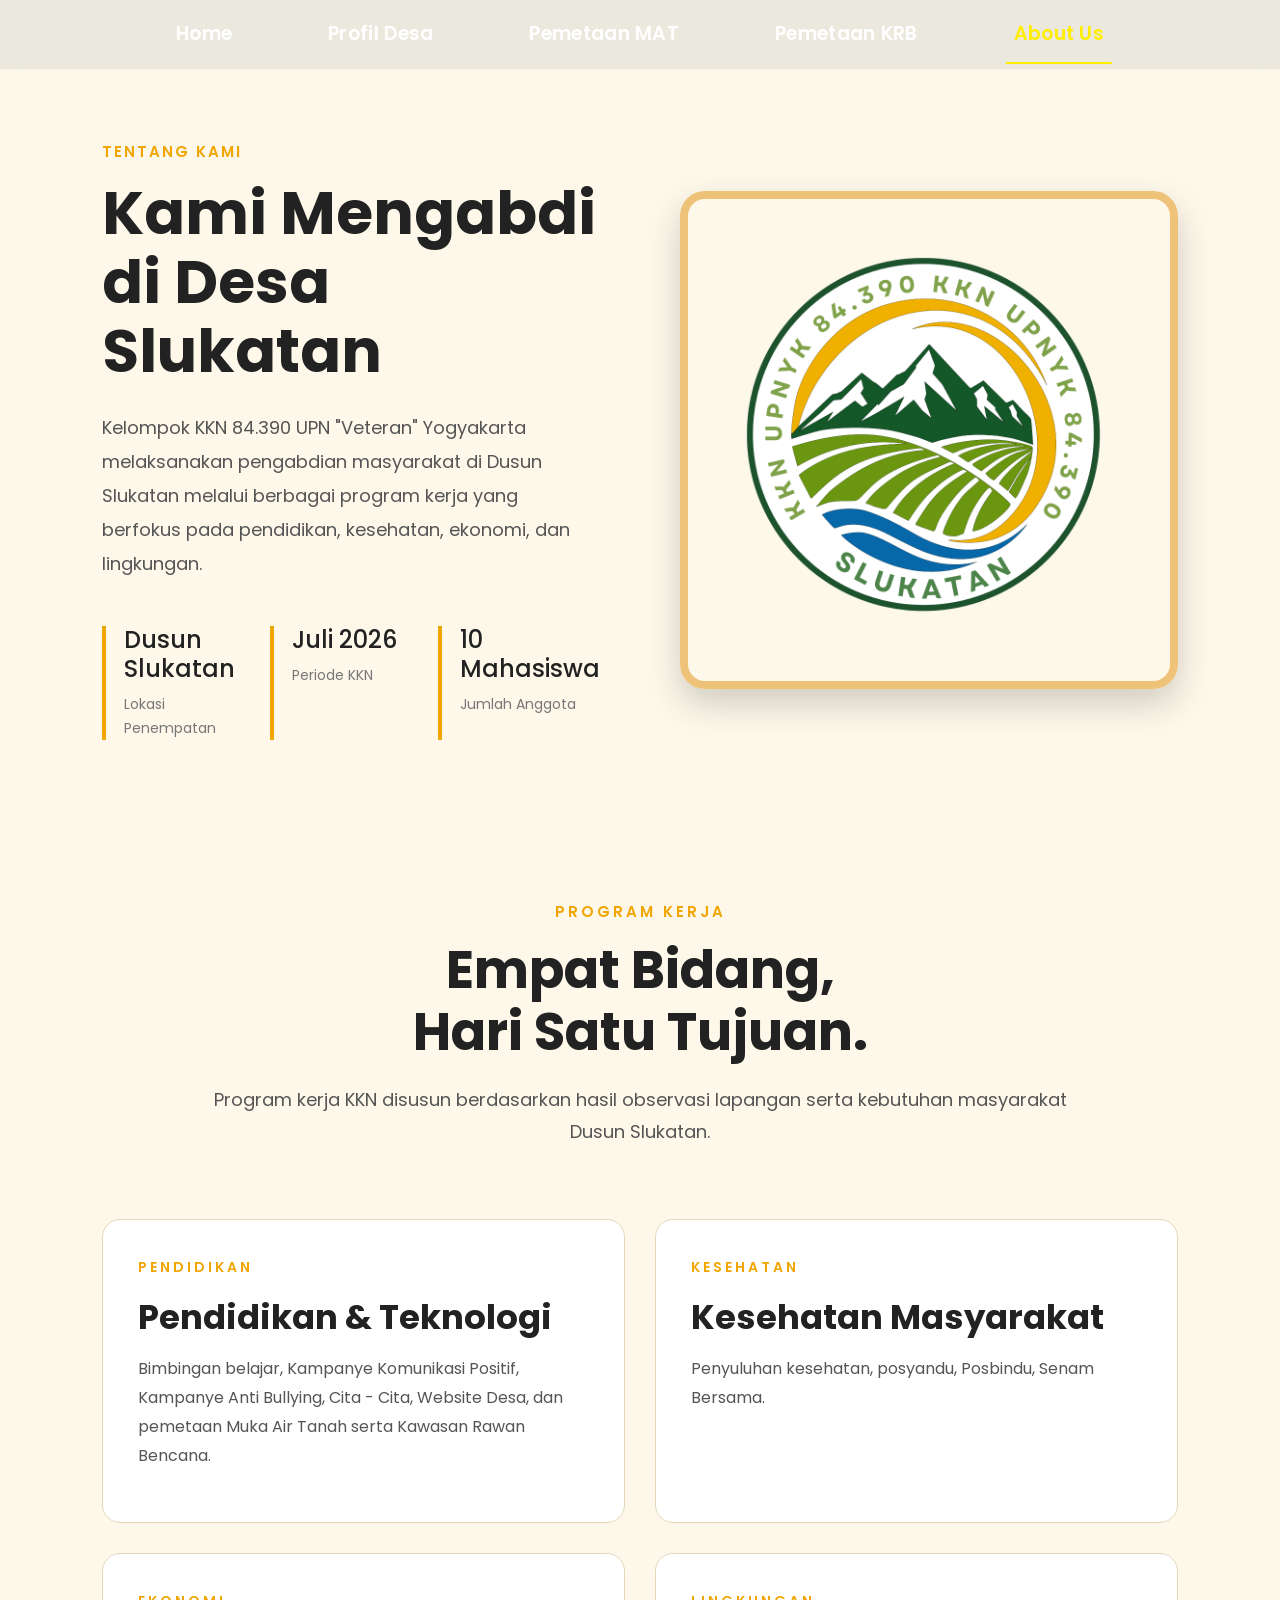
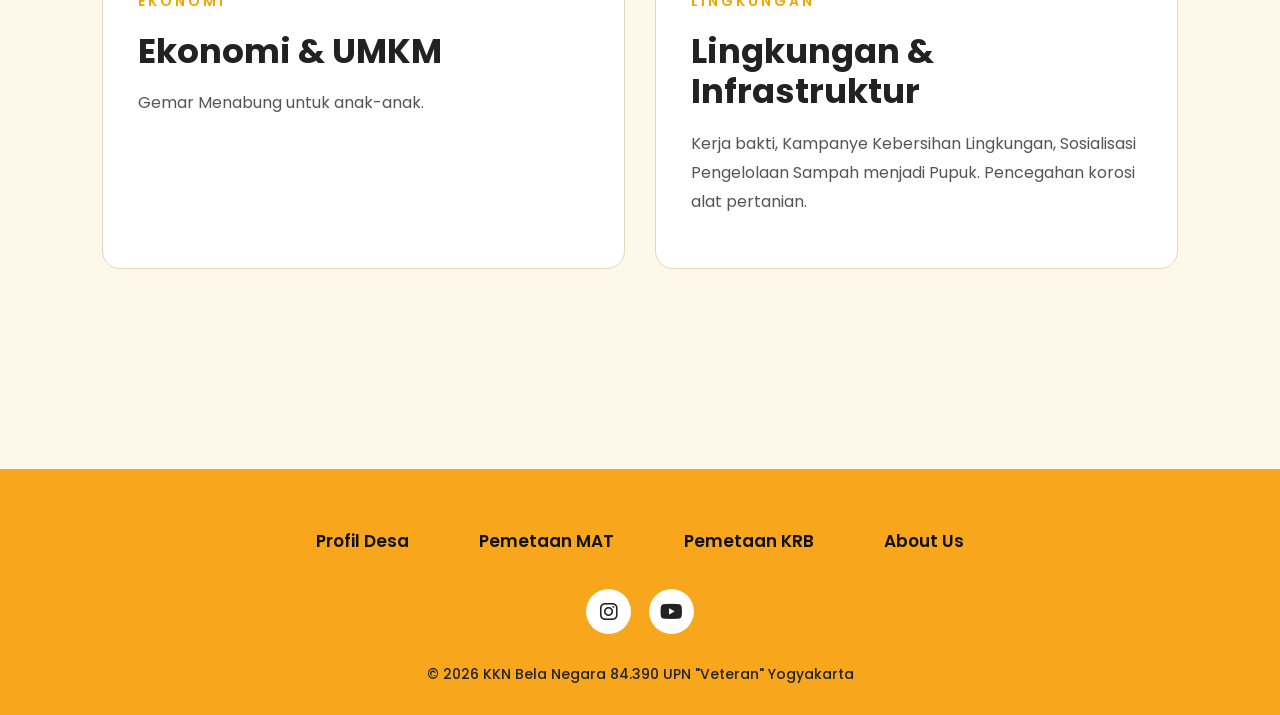
==== about.html @ f86915c8 "Migrasi kode program dari PHP ke HTML statis untuk Netlify" ====
<!DOCTYPE html>
<html lang="id">

<head>
    <meta charset="UTF-8">
    <meta name="viewport" content="width=device-width, initial-scale=1.0">
    <title>Website Desa Slukatan - About Us</title>

    <!-- Bootstrap -->
    <link href="https://cdn.jsdelivr.net/npm/bootstrap@5.3.3/dist/css/bootstrap.min.css" rel="stylesheet">

    <!-- Font Poppins -->
    <link href="https://fonts.googleapis.com/css2?family=Poppins:wght@300;400;500;600;700&display=swap" rel="stylesheet">

    <!-- Font Awesome -->
    <link rel="stylesheet" href="https://cdnjs.cloudflare.com/ajax/libs/font-awesome/6.6.0/css/all.min.css">

    <!-- CSS -->
    <link rel="stylesheet" href="assets/css/style.css">
    <link rel="stylesheet" href="assets/css/navbar.css">
    <link rel="stylesheet" href="assets/css/about.css">
    <link rel="stylesheet" href="assets/css/footer.css">
</head>

<body>

    <!-- ================= NAVBAR ================= -->
    <nav class="navbar navbar-expand-lg fixed-top">
        <div class="container">
            <button class="navbar-toggler" type="button" data-bs-toggle="collapse" data-bs-target="#navbarMenu">
                <span class="navbar-toggler-icon"></span>
            </button>

            <div class="collapse navbar-collapse justify-content-center" id="navbarMenu">
                <ul class="navbar-nav">
                    <li class="nav-item">
                        <a class="nav-link" href="index.html">Home</a>
                    </li>
                    <li class="nav-item">
                        <a class="nav-link" href="profil.html">Profil Desa</a>
                    </li>
                    <li class="nav-item">
                        <a class="nav-link" href="pemetaan-mat.html">Pemetaan MAT</a>
                    </li>
                    <li class="nav-item">
                        <a class="nav-link" href="pemetaan-krb.html">Pemetaan KRB</a>
                    </li>
                    <li class="nav-item">
                        <!-- Menambahkan class 'active' secara manual karena ini halaman about -->
                        <a class="nav-link active" href="about.html">About Us</a>
                    </li>
                </ul>
            </div>
        </div>
    </nav>

    <!-- ================= HERO ABOUT ================= -->
    <section class="about-hero">
        <div class="about-overlay"></div>
        <div class="about-container">
            <div class="about-left">
                <span class="sub-title">Tentang Kami</span>
                <h1>
                    Kami Mengabdi
                    <br>
                    di Desa Slukatan
                </h1>
                <p>
                    Kelompok KKN 84.390 UPN "Veteran" Yogyakarta
                    melaksanakan pengabdian masyarakat di Dusun
                    Slukatan melalui berbagai program kerja yang
                    berfokus pada pendidikan, kesehatan,
                    ekonomi, dan lingkungan.
                </p>

                <div class="about-info">
                    <div class="info-box">
                        <h3>Dusun Slukatan</h3>
                        <span>Lokasi Penempatan</span>
                    </div>
                    <div class="info-box">
                        <h3>Juli 2026</h3>
                        <span>Periode KKN</span>
                    </div>
                    <div class="info-box">
                        <h3>10 Mahasiswa</h3>
                        <span>Jumlah Anggota</span>
                    </div>
                </div>
            </div>

            <div class="about-right">
                <img src="assets/img/kkn2.png" alt="KKN Bela Negara 84.390">
            </div>
        </div>
    </section>

    <!-- ================= PROGRAM KERJA ================= -->
    <section class="program">
        <div class="section-header">
            <span>PROGRAM KERJA</span>
            <h2>
                Empat Bidang,
                <br>
                Hari Satu Tujuan.
            </h2>
            <p>
                Program kerja KKN disusun berdasarkan hasil
                observasi lapangan serta kebutuhan masyarakat
                Dusun Slukatan.
            </p>
        </div>

        <div class="program-grid">
            <div class="program-card">
                <span>PENDIDIKAN</span>
                <h3>Pendidikan & Teknologi</h3>
                <p>
                    Bimbingan belajar, Kampanye Komunikasi Positif, Kampanye Anti Bullying, Cita - Cita, Website Desa, dan 
                    pemetaan Muka Air Tanah serta Kawasan Rawan Bencana.
                </p>
            </div>

            <div class="program-card">
                <span>KESEHATAN</span>
                <h3>Kesehatan Masyarakat</h3>
                <p>
                    Penyuluhan kesehatan, posyandu, Posbindu, Senam Bersama.
                </p>
            </div>

            <div class="program-card">
                <span>EKONOMI</span>
                <h3>Ekonomi & UMKM</h3>
                <p>
                    Gemar Menabung untuk anak-anak.
                </p>
            </div>

            <div class="program-card">
                <span>LINGKUNGAN</span>
                <h3>Lingkungan & Infrastruktur</h3>
                <p>
                    Kerja bakti, Kampanye Kebersihan Lingkungan, Sosialisasi Pengelolaan Sampah menjadi Pupuk. 
                    Pencegahan korosi alat pertanian.
                </p>
            </div>
        </div>
    </section>

    <!-- ================= FOOTER ================= -->
    <footer class="footer">
        <div class="footer-container">
            <div class="footer-menu">
                <a href="profil.html">Profil Desa</a>
                <a href="pemetaan-mat.html">Pemetaan MAT</a>
                <a href="pemetaan-krb.html">Pemetaan KRB</a>
                <a href="about.html">About Us</a>
            </div>

            <div class="footer-social">
                <a href="https://www.instagram.com/gema_slukatan?igsh=MTFreDU4djh2c2pqaA%3D%3D&utm_source=qr" target="_blank">
                    <i class="fab fa-instagram"></i>
                </a>
                <a href="https://www.youtube.com/channel/UCSCnDuBpf0LPVZ2UuKND70A" target="_blank">
                    <i class="fab fa-youtube"></i>
                </a>
            </div>

            <div class="footer-copy">
                © 2026 KKN Bela Negara 84.390 UPN "Veteran" Yogyakarta
            </div>
        </div>
    </footer>

    <!-- Javascript -->
    <script src="https://cdn.jsdelivr.net/npm/bootstrap@5.3.3/dist/js/bootstrap.bundle.min.js"></script>
    <script src="assets/js/script.js"></script>
</body>

</html>
---- assets/css/style.css ----
/* ===========================================
   GLOBAL
=========================================== */

*{
    margin: 0;
    padding: 0;
    box-sizing: border-box;
    font-family: 'Poppins', sans-serif;
}

html{
    scroll-behavior: smooth;
}

body{
    background: #fdf8ea;
    overflow-x: hidden;
}






/* ===========================================
   HERO
=========================================== */

.hero{
    width: 100%;
    height: 100vh;
    background: url("../img/home.jpg") center center/cover no-repeat;
    position: relative;
    display: flex;
    align-items: center;
}

.overlay{
    position: absolute;
    width: 100%;
    height: 100%;
    background: rgba(0,0,0,.45);
}

.hero-content{
    position: relative;
    color: white;
    max-width: 650px;
    margin-left: 80px;
    z-index: 2;
}

.hero-content h1{
    font-size: 56px;
    font-weight: 700;
    margin-bottom: 20px;
}

.hero-content p{
    font-size: 18px;
    line-height: 1.8;
}


/* ===========================================
   BUTTON HERO
=========================================== */

.btn-hero{
    display: inline-block;
    margin-top: 30px;
    padding: 14px 35px;
    background: #ff9800;
    color: white;
    text-decoration: none;
    border-radius: 50px;
    font-weight: 600;
    transition: .3s;
}

.btn-hero:hover{
    background: #ff6b00;
    transform: translateY(-3px);
}


/* ===========================================
   RESPONSIVE
=========================================== */

@media (max-width:992px){

    .navbar-nav{
        gap: 10px;
        text-align: center;
        background: rgba(0,0,0,.75);
        padding: 20px;
        border-radius: 10px;
    }

    .hero-content{
        margin-left: 30px;
        margin-right: 30px;
    }

    .hero-content h1{
        font-size: 40px;
    }

    .hero-content p{
        font-size: 16px;
    }

}

@media (max-width:576px){

    .hero-content h1{
        font-size: 32px;
    }

    .hero-content p{
        font-size: 15px;
    }

}


/* ===================================
   QUICK MENU
=================================== */

.quick-menu{

    position: relative;

    margin-top: -80px;

    z-index: 20;

}

.menu-container{

    width: 90%;

    max-width: 1200px;

    margin: auto;

    display: flex;

    justify-content: center;

    gap: 90px;

    flex-wrap: wrap;

}

.menu-card{

    width: 180px;

    height: 180px;

    background: #F7A620;

    border-radius: 18px;

    display: flex;

    flex-direction: column;

    justify-content: center;

    align-items: center;

    text-decoration: none;

    color: white;

    box-shadow: 0 15px 35px rgba(0,0,0,.18);

    transition: .35s;

}

.menu-card:hover{

    transform: translateY(-12px) scale(1.05);

    box-shadow: 0 25px 45px rgba(0,0,0,.3);

    background: #ffb733;

}

.icon-box{

    width: 90px;

    height: 90px;

    display: flex;

    justify-content: center;

    align-items: center;

}

.icon-box img{

    width: 80px;

    transition: .4s;

}

.menu-card:hover img{

    transform: scale(1.15) rotate(5deg);

}

.menu-card h3{

    margin-top: 12px;

    text-align: center;

    font-size: 15px;

    font-weight: 600;

}

/* ======================================
        POTENSI DESA
====================================== */

.potensi{
    padding:80px 20px;
    background:#FDF8EA;
}

.section-title{
    text-align:center;
    margin-bottom:50px;
}

.section-title h2{
    font-size:40px;
    font-weight:700;
    color:#111;
    margin-bottom:15px;
}

.section-title p{
    max-width:700px;
    width:90%;
    margin:auto;
    color:#555;
    font-size:17px;
    line-height:1.8;
}

/* ========================= */

.potensi-wrapper{
    display:flex;
    justify-content:center;
    align-items:stretch;
    gap:35px;
    flex-wrap:wrap;
}

/* ========================= */

.potensi-card{
    width:100%;
    max-width:320px;
    background:#EBFF5E;
    border-radius:22px;
    overflow:hidden;
    box-shadow:0 10px 30px rgba(0,0,0,.12);
    transition:.35s ease;
    cursor:pointer;
}

.potensi-card:hover{
    transform:translateY(-10px);
    box-shadow:0 18px 35px rgba(0,0,0,.18);
}

.potensi-image{
    width:100%;
    overflow:hidden;
}

.potensi-image img{
    width:100%;
    height:230px;
    object-fit:cover;
    display:block;
    transition:.5s;
}

.potensi-card:hover img{
    transform:scale(1.08);
}

/* ========================= */

.potensi-content{
    padding:22px;
    text-align:center;
}

.potensi-content h3{
    font-size:26px;
    font-weight:600;
    margin-bottom:12px;
    color:#111;
}

.potensi-content p{
    font-size:15px;
    color:#444;
    line-height:1.6;
}

.potensi-content i{
    color:#000;
    margin-right:6px;
}

/* ========================= */

.btn-center{
    text-align:center;
    margin-top:50px;
}

.btn-view{
    display:inline-block;
    padding:15px 50px;
    border-radius:50px;
    background:linear-gradient(90deg,#ff6b00,#ff2d20);
    color:#fff;
    text-decoration:none;
    font-size:24px;
    font-weight:600;
    transition:.3s;
}

.btn-view:hover{
    color:#fff;
    transform:translateY(-4px);
    box-shadow:0 10px 25px rgba(255,90,0,.35);
}
---- assets/css/navbar.css ----
/* ==========================================
                NAVBAR
========================================== */

.navbar{

    position: fixed;
    top: 0;
    left: 0;

    width: 100%;
    height: 70px;

    display: flex;
    align-items: center;

    background: rgba(190,190,190,.28);

    backdrop-filter: blur(12px);
    -webkit-backdrop-filter: blur(12px);

    border-bottom: 1px solid rgba(255,255,255,.35);

    z-index: 999;

    transition: .4s ease;

}

/* ========================= */

.navbar .container{

    max-width: 1300px;
    width: 100%;
    margin: auto;

}

/* ========================= */

.navbar-nav{

    display: flex;
    align-items: center;
    justify-content: center;

    width: 100%;

    gap: 80px;

}

/* ========================= */

.nav-item{

    list-style: none;

}

/* ========================= */

.nav-link{

    color: #fff !important;

    text-decoration: none;

    font-size: 19px;

    font-weight: 600;

    letter-spacing: .3px;

    transition: .3s;

    position: relative;

}

/* Garis bawah */

.nav-link::after{

    content: "";

    position: absolute;

    left: 50%;

    bottom: -7px;

    width: 0;

    height: 2px;

    background: #ffee00;

    transform: translateX(-50%);

    transition: .3s;

}

.nav-link:hover{

    color: #ffee00 !important;

}

.nav-link:hover::after{

    width: 100%;

}

/* Menu aktif */

.nav-link.active{

    color: #ffee00 !important;

}

.nav-link.active::after{

    width: 100%;

}

/* ========================= */
/* HAMBURGER */
/* ========================= */

.navbar-toggler{

    border: none;

    outline: none;

}

.navbar-toggler:focus{

    box-shadow: none;

}

/* ========================= */
/* SAAT DISCROLL */
/* ========================= */

.navbar.scrolled{

    background: rgba(30,30,30,.85);

    box-shadow: 0 8px 20px rgba(0,0,0,.15);

}
---- assets/css/about.css ----
/* ==========================================
            GLOBAL
========================================== */

*{
    margin:0;
    padding:0;
    box-sizing:border-box;
    font-family:'Poppins',sans-serif;
}

body{
    background:#fdf8ea;
    color:#222;
}

/* ==========================================
            HERO
========================================== */

.about-hero{

    padding:140px 8% 80px;

    background:#fdf8ea;

}

.about-container{

    max-width:1300px;

    margin:auto;

    display:flex;

    justify-content:space-between;

    align-items:center;

    gap:80px;

    flex-wrap:wrap;

}

/* ================= LEFT ================= */

.about-left{

    flex:1;

    min-width:350px;

}

.sub-title{

    display:inline-block;

    color:#f0a500;

    font-size:15px;

    font-weight:600;

    letter-spacing:2px;

    text-transform:uppercase;

    margin-bottom:15px;

}

.about-left h1{

    font-size:60px;

    line-height:1.15;

    font-weight:700;

    margin-bottom:25px;

}

.about-left p{

    color:#555;

    font-size:18px;

    line-height:1.9;

    margin-bottom:45px;

}

/* ================= INFO ================= */

.about-info{

    display:grid;

    grid-template-columns:repeat(3,1fr);

    gap:20px;

}

.info-box{

    border-left:4px solid #f0a500;

    padding-left:18px;

}

.info-box h3{

    font-size:24px;

    margin-bottom:8px;

}

.info-box span{

    color:#777;

    font-size:14px;

}

/* ================= RIGHT ================= */

.about-right{

    flex:1;

    display:flex;

    justify-content:center;

}

.about-right img{

    width:100%;

    max-width:500px;

    border-radius:25px;

    border:8px solid #efc27a;

    box-shadow:0 15px 35px rgba(0,0,0,.18);

    transition:.4s;

}

.about-right img:hover{

    transform:translateY(-10px);

}

/* ==========================================
        PROGRAM KERJA
========================================== */

.program{

    padding:80px 8% 120px;

    background:#fdf8ea;

}

.section-header{

    max-width:900px;

    margin:auto;

    text-align:center;

    margin-bottom:70px;

}

.section-header span{

    color:#f0a500;

    font-size:15px;

    font-weight:600;

    letter-spacing:3px;

}

.section-header h2{

    margin-top:15px;

    font-size:52px;

    font-weight:700;

    margin-bottom:20px;

}

.section-header p{

    color:#555;

    font-size:18px;

    line-height:1.8;

}

/* ==========================================
        GRID
========================================== */

.program-grid{

    max-width:1300px;

    margin:auto;

    display:grid;

    grid-template-columns:repeat(2,1fr);

    gap:30px;

}

/* ==========================================
        CARD
========================================== */

.program-card{

    background:white;

    border:1px solid #e5d7ba;

    border-radius:18px;

    padding:35px;

    transition:.35s;

}

.program-card:hover{

    transform:translateY(-8px);

    box-shadow:0 15px 35px rgba(0,0,0,.12);

}

.program-card span{

    color:#f0a500;

    font-size:14px;

    letter-spacing:3px;

    font-weight:600;

}

.program-card h3{

    margin:18px 0;

    font-size:34px;

    font-weight:700;

}

.program-card p{

    color:#555;

    line-height:1.8;

}

/* ==========================================
        RESPONSIVE
========================================== */

@media(max-width:992px){

.about-container{

    flex-direction:column;

    text-align:center;

}

.about-info{

    grid-template-columns:1fr;

}

.info-box{

    border-left:none;

    border-top:4px solid #f0a500;

    padding-top:15px;

    padding-left:0;

}

.program-grid{

    grid-template-columns:1fr;

}

.about-left h1{

    font-size:42px;

}

.section-header h2{

    font-size:38px;

}

.program-card h3{

    font-size:28px;

}

}

@media(max-width:576px){

.about-left h1{

    font-size:34px;

}

.about-left p{

    font-size:16px;

}

.section-header h2{

    font-size:30px;

}

.program-card{

    padding:25px;

}

}
---- assets/css/footer.css ----
/* ==========================================
                FOOTER
========================================== */

.footer{
    width: 100%;
    background: #F8A61B;
    padding: 60px 20px 30px;
    margin-top: 80px;
}

.footer-container{
    max-width: 1200px;
    margin: auto;
}

/* ================= MENU ================= */

.footer-menu{
    display: flex;
    justify-content: center;
    align-items: center;
    gap: 70px;
    flex-wrap: wrap;
    margin-bottom: 35px;
}

.footer-menu a{
    text-decoration: none;
    color: #111;
    font-size: 17px;
    font-weight: 600;
    transition: .3s;
    position: relative;
}

.footer-menu a::after{
    content: "";
    position: absolute;
    left: 0;
    bottom: -6px;
    width: 0;
    height: 2px;
    background: white;
    transition: .3s;
}

.footer-menu a:hover{
    color: white;
}

.footer-menu a:hover::after{
    width: 100%;
}

/* ================= SOSIAL MEDIA ================= */

.footer-social{
    display: flex;
    justify-content: center;
    gap: 18px;
    margin-bottom: 30px;
}

.footer-social a{
    width: 45px;
    height: 45px;
    border-radius: 50%;
    background: white;
    color: #222;
    display: flex;
    justify-content: center;
    align-items: center;
    font-size: 20px;
    text-decoration: none;
    transition: .3s;
}

.footer-social a:hover{
    background: #222;
    color: white;
    transform: translateY(-5px);
}

/* ================= COPYRIGHT ================= */

.footer-copy{
    text-align: center;
    font-size: 14px;
    color: #222;
    font-weight: 500;
}

/* ================= RESPONSIVE ================= */

@media(max-width:768px){

    .footer{
        padding: 45px 15px 25px;
    }

    .footer-menu{
        flex-direction: column;
        gap: 18px;
    }

    .footer-menu a{
        font-size: 16px;
    }

    .footer-social a{
        width: 40px;
        height: 40px;
        font-size: 18px;
    }

    .footer-copy{
        font-size: 12px;
    }

}
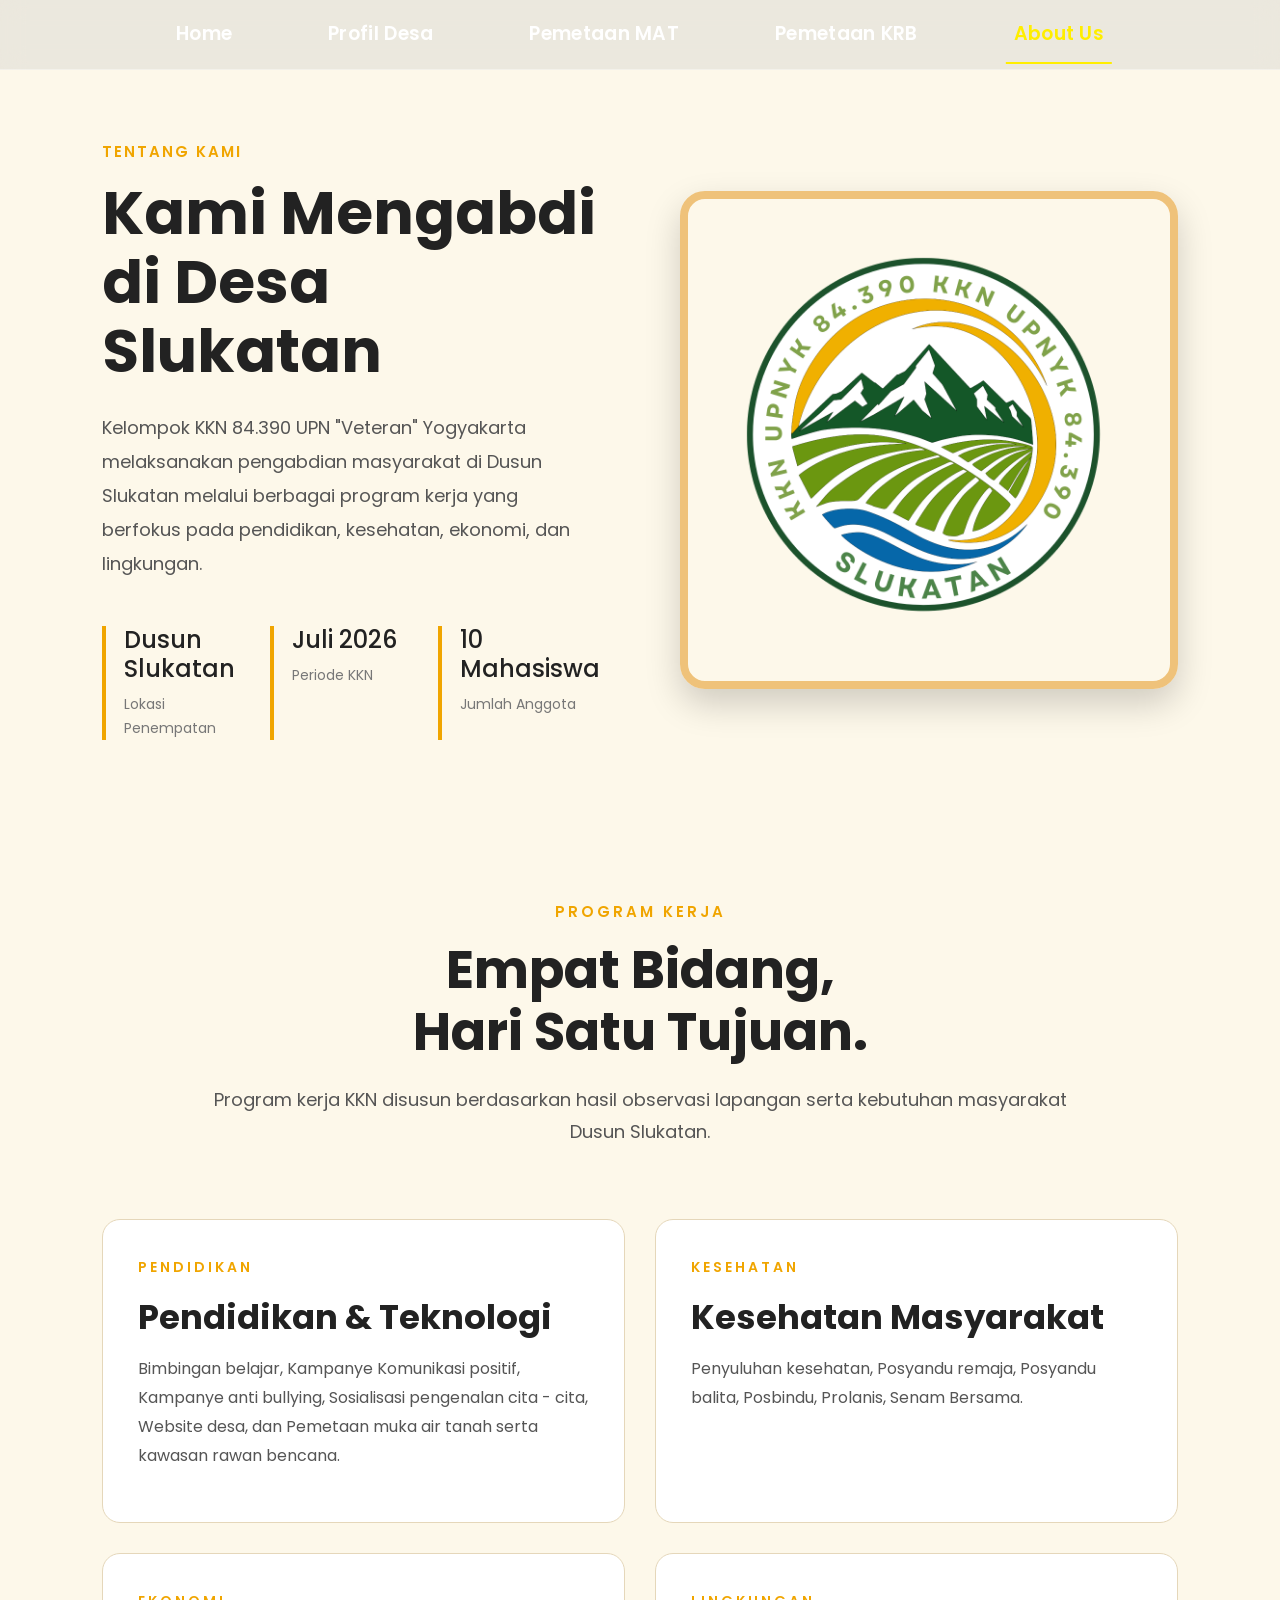
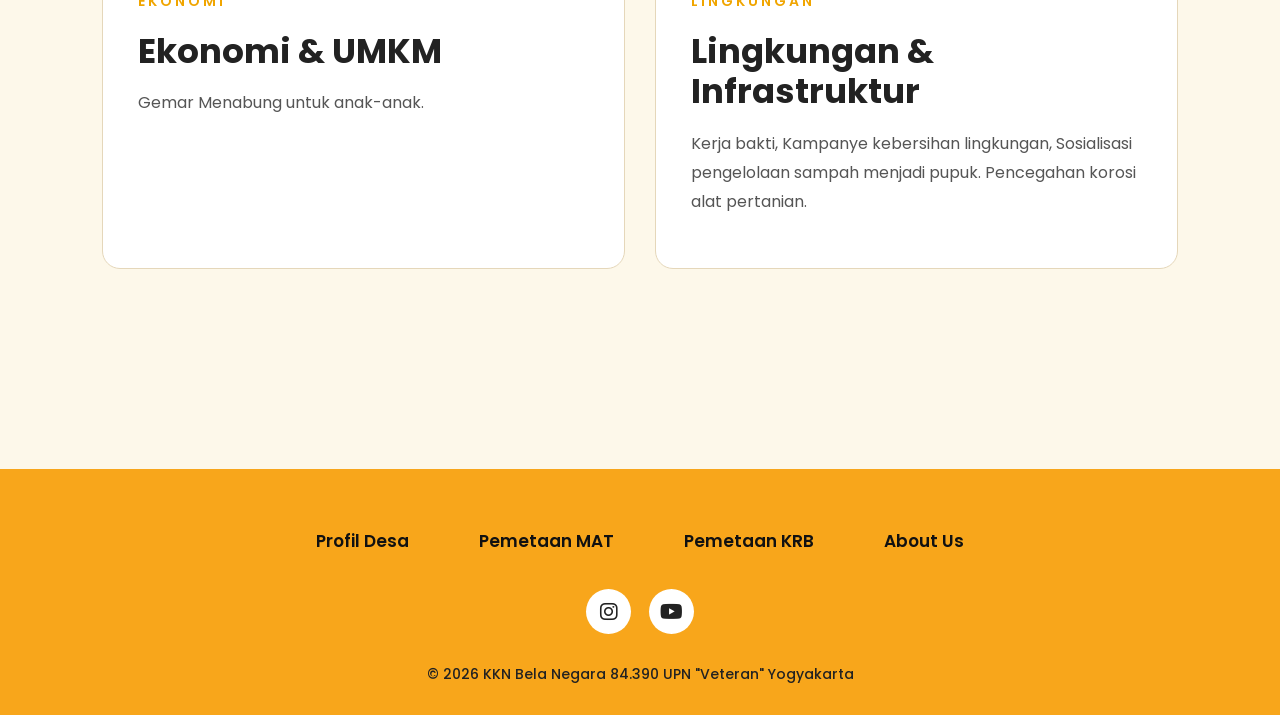
==== commit da52af19: "perbaiki kata kata" ====
--- a/about.html
+++ b/about.html
@@ -116,8 +116,8 @@
                 <span>PENDIDIKAN</span>
                 <h3>Pendidikan & Teknologi</h3>
                 <p>
-                    Bimbingan belajar, Kampanye Komunikasi Positif, Kampanye Anti Bullying, Cita - Cita, Website Desa, dan 
-                    pemetaan Muka Air Tanah serta Kawasan Rawan Bencana.
+                    Bimbingan belajar, Kampanye Komunikasi positif, Kampanye anti bullying, Sosialisasi pengenalan cita - cita, Website desa, dan 
+                    Pemetaan muka air tanah serta kawasan rawan bencana.
                 </p>
             </div>
 
@@ -125,7 +125,7 @@
                 <span>KESEHATAN</span>
                 <h3>Kesehatan Masyarakat</h3>
                 <p>
-                    Penyuluhan kesehatan, posyandu, Posbindu, Senam Bersama.
+                    Penyuluhan kesehatan, Posyandu remaja, Posyandu balita, Posbindu, Prolanis, Senam Bersama.
                 </p>
             </div>
 
@@ -141,7 +141,7 @@
                 <span>LINGKUNGAN</span>
                 <h3>Lingkungan & Infrastruktur</h3>
                 <p>
-                    Kerja bakti, Kampanye Kebersihan Lingkungan, Sosialisasi Pengelolaan Sampah menjadi Pupuk. 
+                    Kerja bakti, Kampanye kebersihan lingkungan, Sosialisasi pengelolaan sampah menjadi pupuk. 
                     Pencegahan korosi alat pertanian.
                 </p>
             </div>
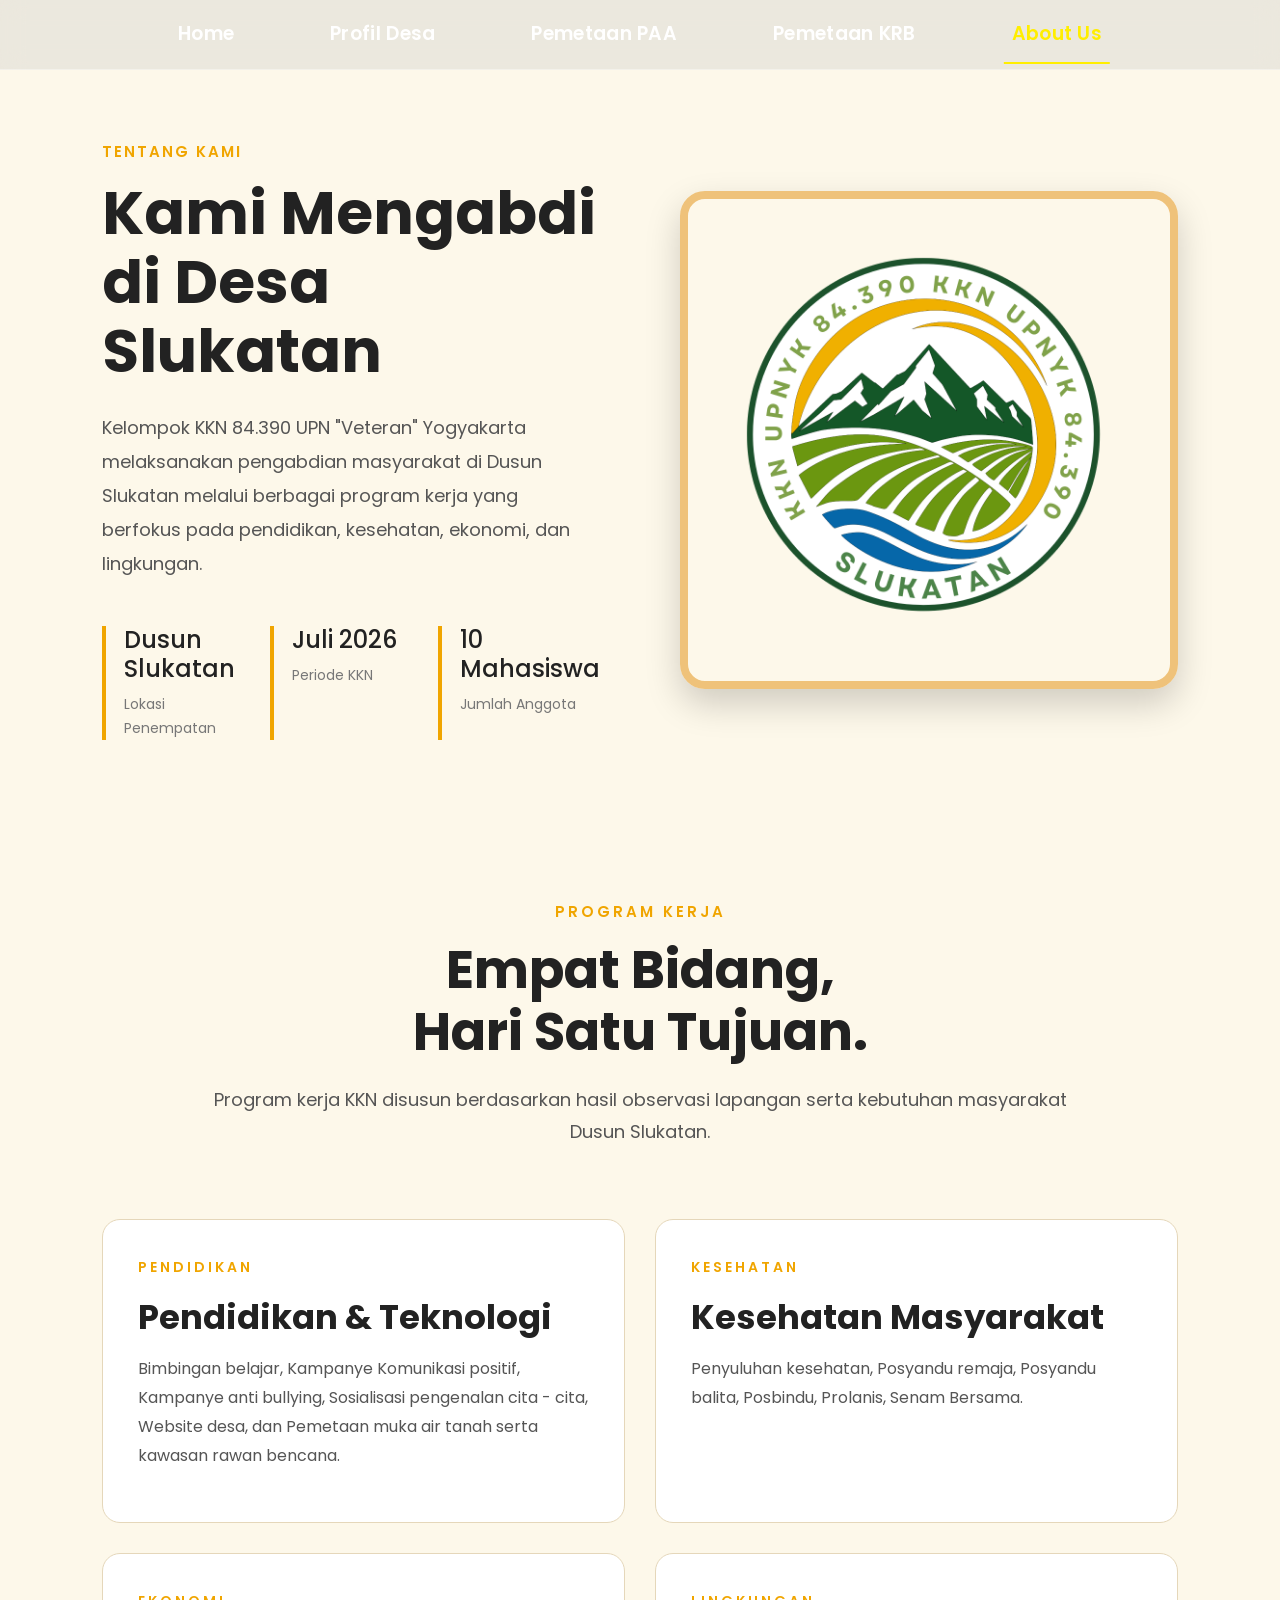
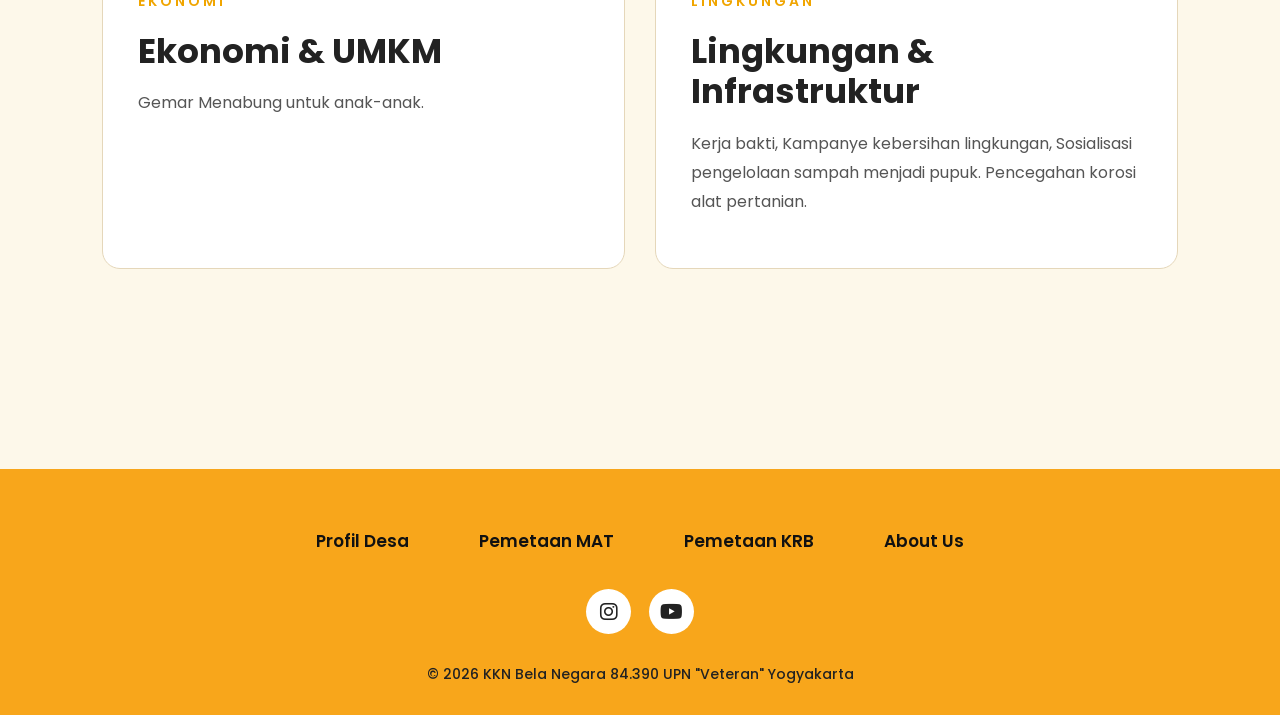
==== commit 3458bda7: "Memperbaiki tampilan CSS dan perbaikan responsif peta MAT" ====
--- a/about.html
+++ b/about.html
@@ -40,7 +40,7 @@
                         <a class="nav-link" href="profil.html">Profil Desa</a>
                     </li>
                     <li class="nav-item">
-                        <a class="nav-link" href="pemetaan-mat.html">Pemetaan MAT</a>
+                        <a class="nav-link" href="pemetaan-mat.html">Pemetaan PAA</a>
                     </li>
                     <li class="nav-item">
                         <a class="nav-link" href="pemetaan-krb.html">Pemetaan KRB</a>
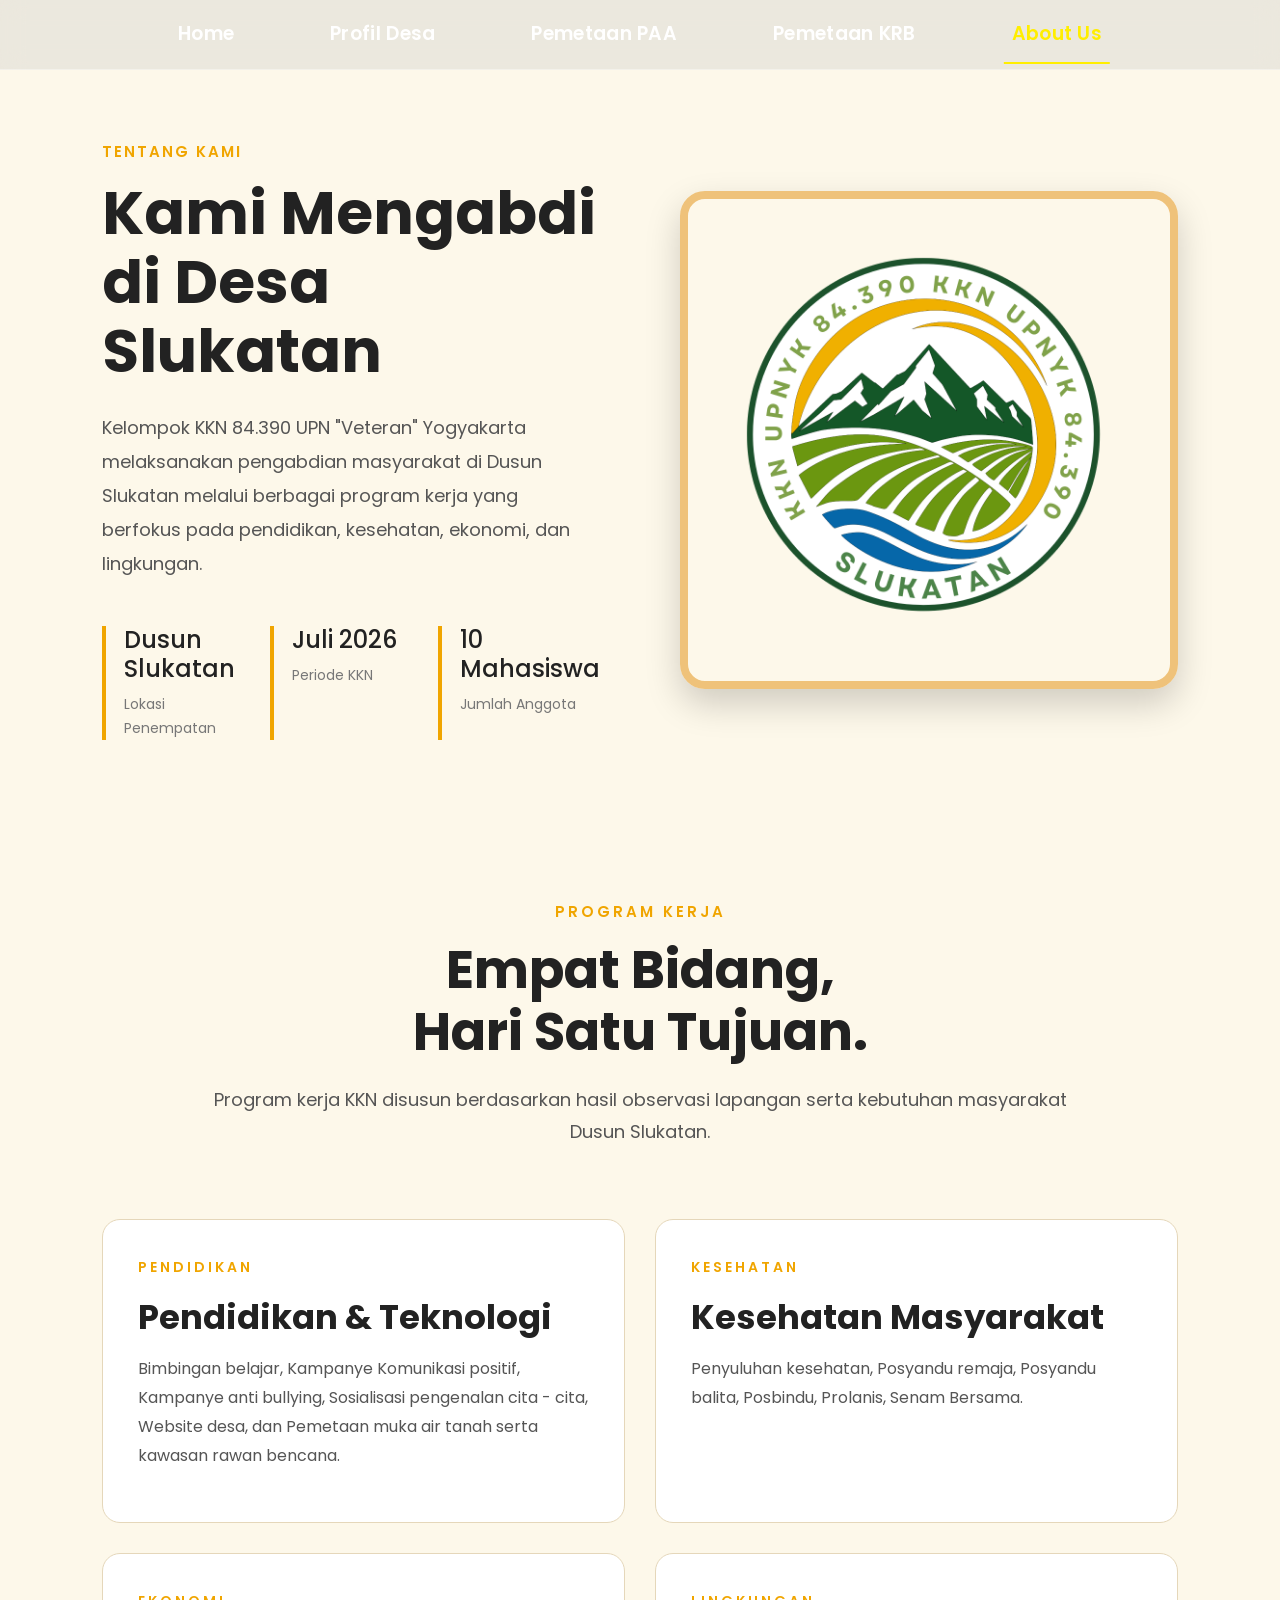
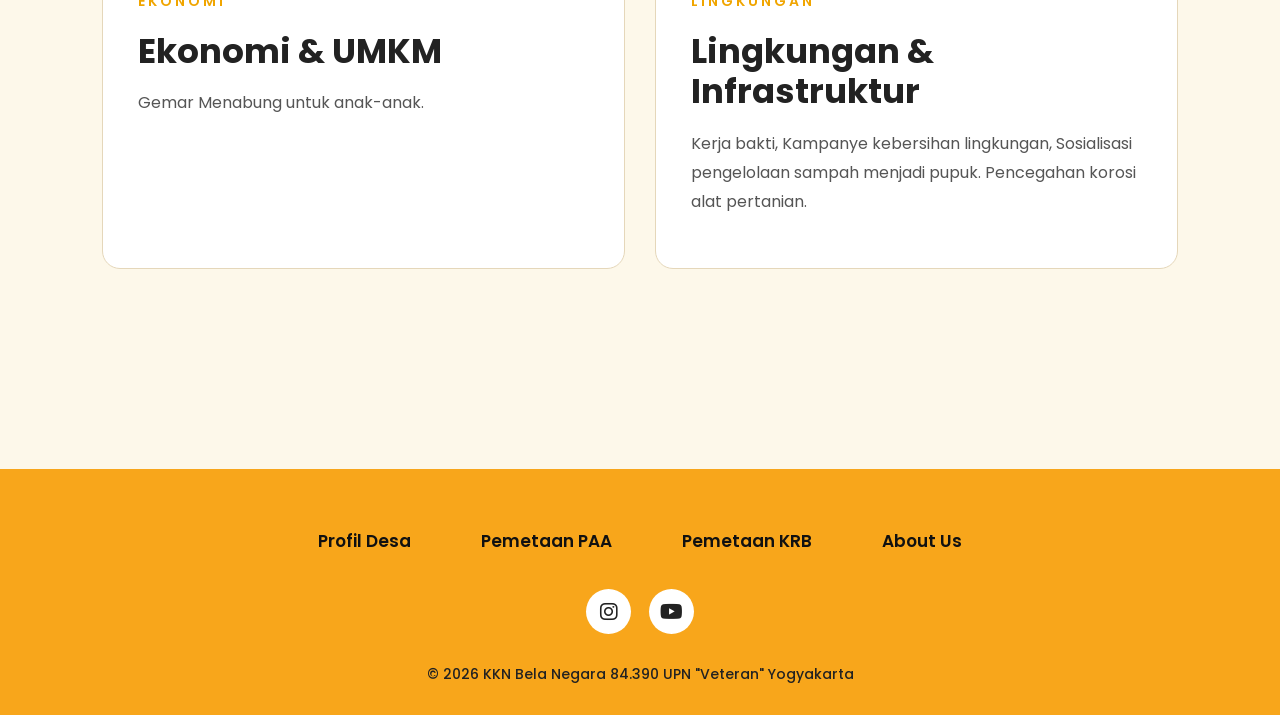
==== commit 437ada70: "merubah footer" ====
--- a/about.html
+++ b/about.html
@@ -153,7 +153,7 @@
         <div class="footer-container">
             <div class="footer-menu">
                 <a href="profil.html">Profil Desa</a>
-                <a href="pemetaan-mat.html">Pemetaan MAT</a>
+                <a href="pemetaan-mat.html">Pemetaan PAA</a>
                 <a href="pemetaan-krb.html">Pemetaan KRB</a>
                 <a href="about.html">About Us</a>
             </div>
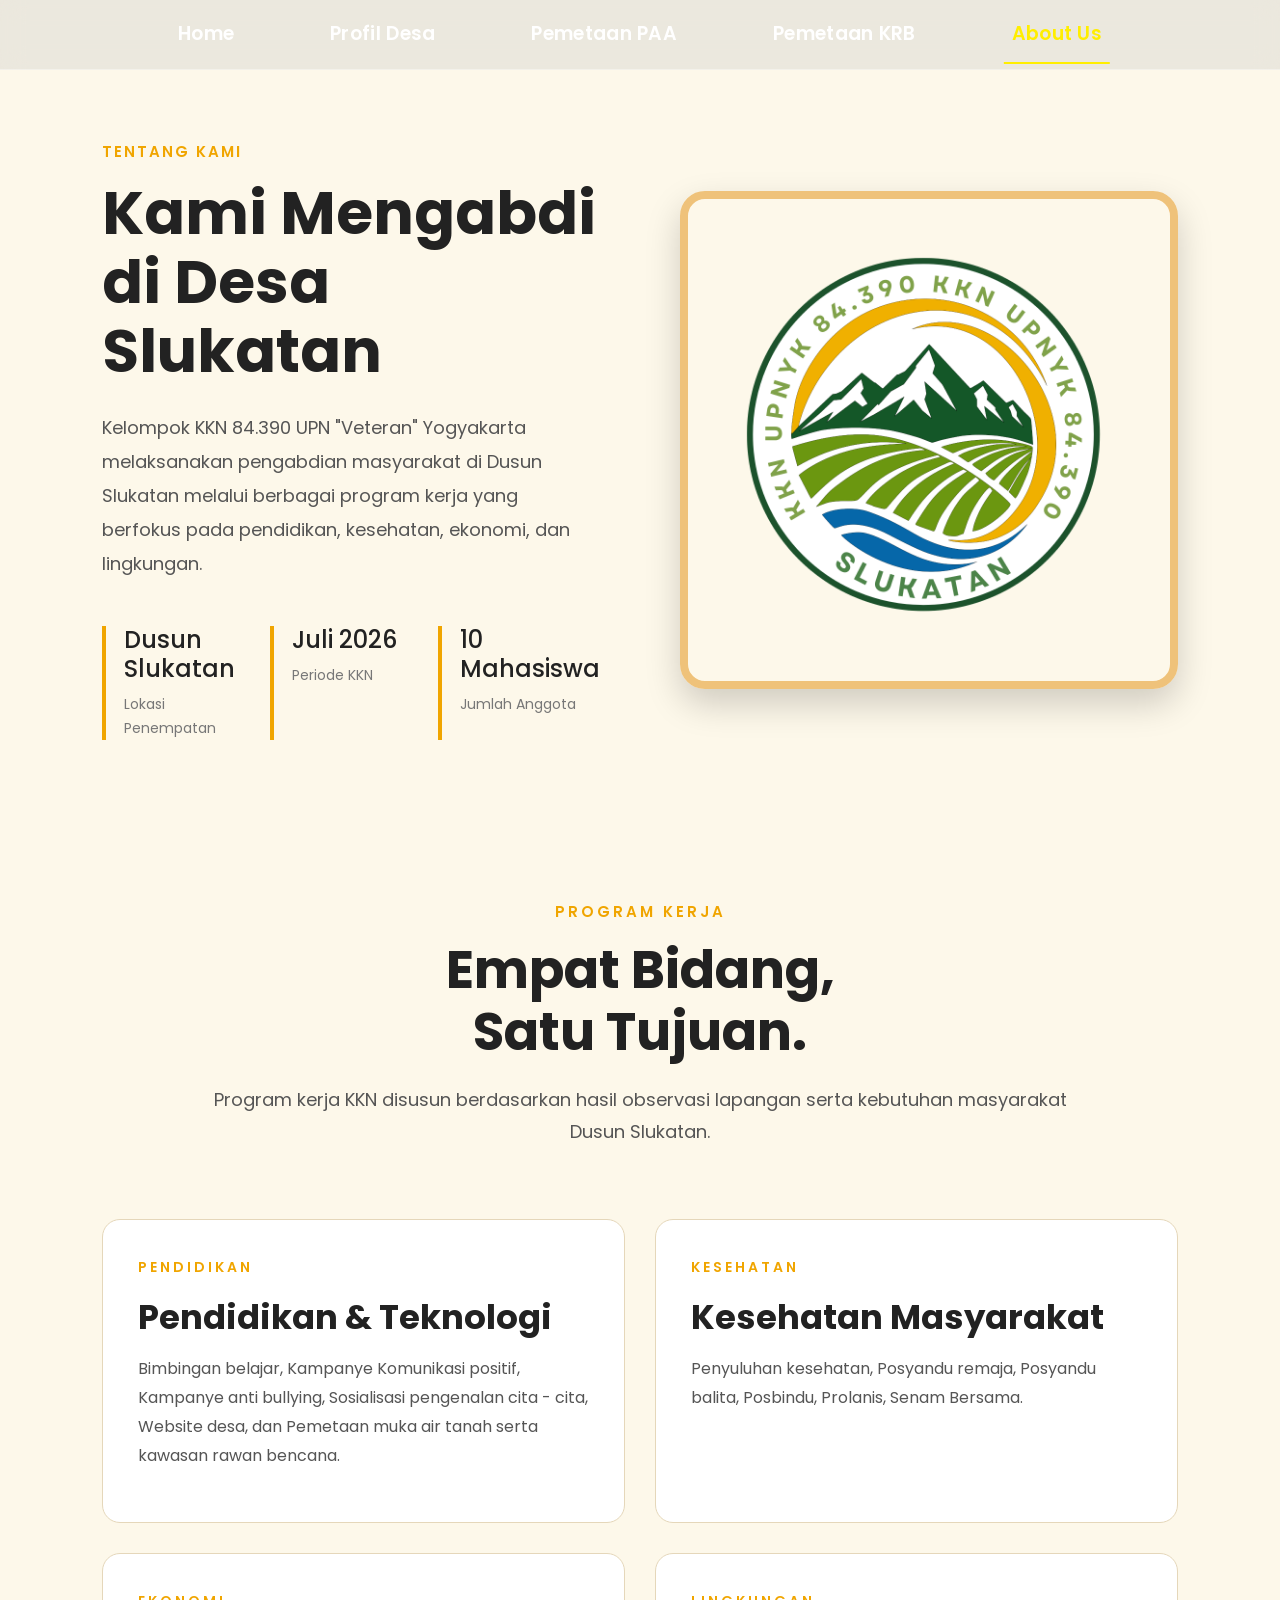
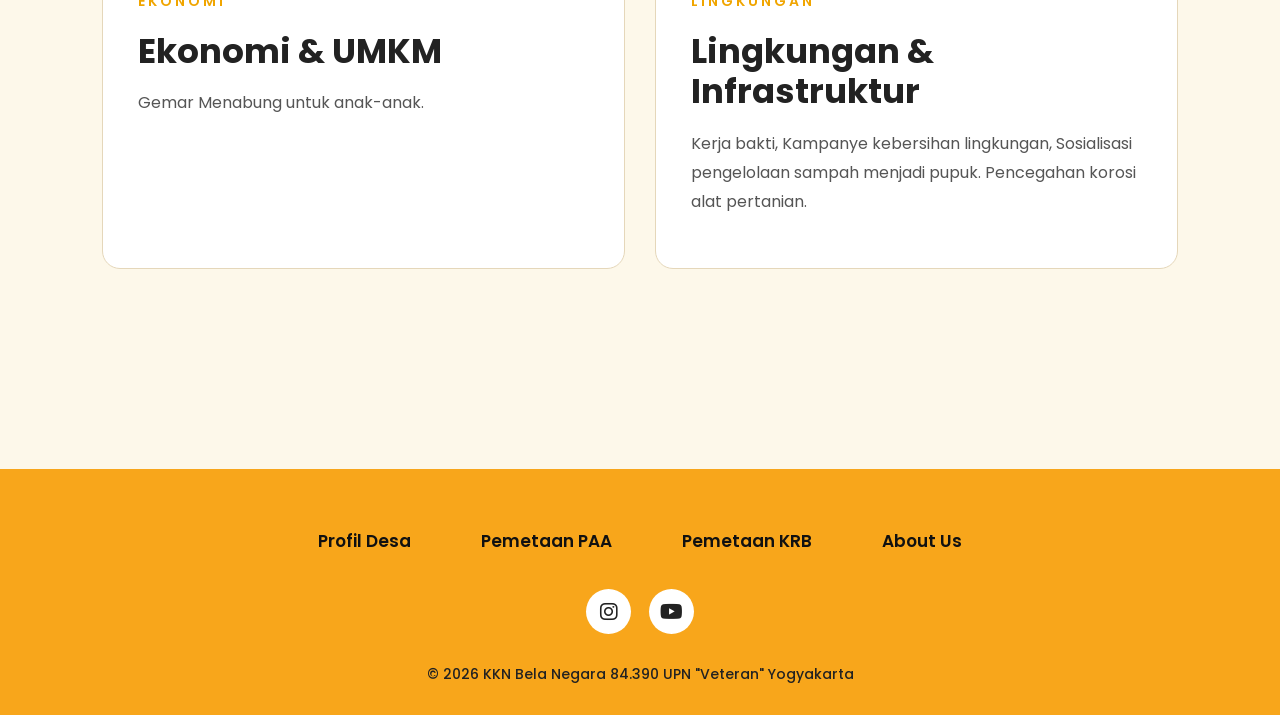
==== commit ae18ad75: "about" ====
--- a/about.html
+++ b/about.html
@@ -102,7 +102,7 @@
             <h2>
                 Empat Bidang,
                 <br>
-                Hari Satu Tujuan.
+                Satu Tujuan.
             </h2>
             <p>
                 Program kerja KKN disusun berdasarkan hasil
